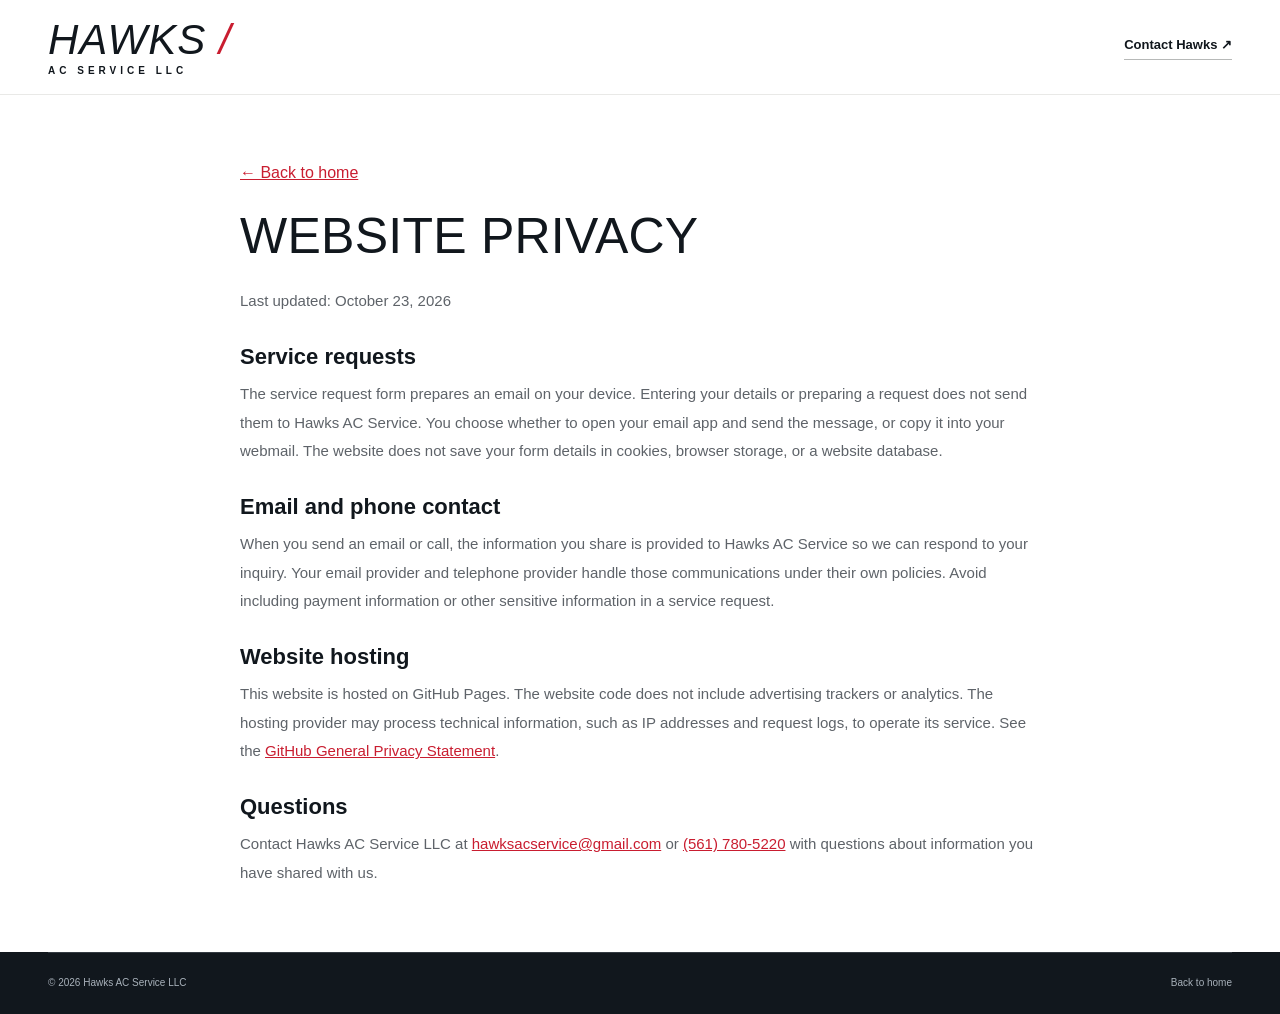
==== privacy.html @ 5dd961b1 "Publish Hawks AC Service website" ====
<!doctype html>
<html lang="en"><head><meta charset="utf-8"><meta name="viewport" content="width=device-width, initial-scale=1"><meta name="description" content="How the Hawks AC Service website handles service request details."><title>Website Privacy | Hawks AC Service</title><link rel="icon" href="assets/favicon.svg" type="image/svg+xml"><link rel="stylesheet" href="styles.css"></head><body><header class="site-header"><div class="container nav-inner"><a class="wordmark" href="./"><span class="wordmark-main">HAWKS<span class="brand-slash"> /</span></span><span class="wordmark-sub">AC SERVICE LLC</span></a><a class="text-link" href="./#contact">Contact Hawks ↗</a></div></header><main class="container privacy-page"><a href="./">← Back to home</a><h1>WEBSITE PRIVACY</h1><p>Last updated: October 23, 2026</p><h2>Service requests</h2><p>The service request form prepares an email on your device. Entering your details or preparing a request does not send them to Hawks AC Service. You choose whether to open your email app and send the message, or copy it into your webmail. The website does not save your form details in cookies, browser storage, or a website database.</p><h2>Email and phone contact</h2><p>When you send an email or call, the information you share is provided to Hawks AC Service so we can respond to your inquiry. Your email provider and telephone provider handle those communications under their own policies. Avoid including payment information or other sensitive information in a service request.</p><h2>Website hosting</h2><p>This website is hosted on GitHub Pages. The website code does not include advertising trackers or analytics. The hosting provider may process technical information, such as IP addresses and request logs, to operate its service. See the <a href="https://docs.github.com/en/site-policy/privacy-policies/github-general-privacy-statement" target="_blank" rel="noopener noreferrer">GitHub General Privacy Statement</a>.</p><h2>Questions</h2><p>Contact Hawks AC Service LLC at <a href="mailto:hawksacservice@gmail.com">hawksacservice@gmail.com</a> or <a href="tel:+15617805220">(561) 780-5220</a> with questions about information you have shared with us.</p></main><footer class="site-footer"><div class="container footer-bottom"><span>© 2026 Hawks AC Service LLC</span><a href="./">Back to home</a></div></footer></body></html>
---- styles.css ----
@charset "UTF-8";
:root{--ink:#11171d;--muted:#5e6369;--red:#c91d30;--red-dark:#a81124;--paper:#f6f5f1;--line:#dedfdc;--white:#fff;--heading:Impact,"Arial Narrow","Helvetica Neue",sans-serif;--body:Arial,Helvetica,sans-serif}
*{box-sizing:border-box}html{scroll-behavior:smooth;scroll-padding-top:115px}body{margin:0;color:var(--ink);background:var(--white);font-family:var(--body);font-size:16px;line-height:1.65}a{color:inherit;text-decoration:none}button,input,select,textarea{font:inherit}button,a,input,select,textarea,summary{-webkit-tap-highlight-color:transparent}button,summary{cursor:pointer}img{max-width:100%;display:block}h1,h2,h3,h4,p{margin:0}h1,h2{font-family:var(--heading);font-weight:400;letter-spacing:.005em;line-height:1.02}h2{font-size:clamp(36px,4.2vw,57px)}h3{line-height:1.25}p{color:var(--muted)}svg{fill:none;stroke:currentColor;stroke-width:1.7;stroke-linecap:round;stroke-linejoin:round}svg.icon{height:21px;width:21px;flex-shrink:0}.icon-definitions{position:absolute;width:0;height:0;overflow:hidden}.container{width:min(1280px,calc(100% - 96px));margin-inline:auto}.section-pad{padding-block:92px}.skip-link{position:fixed;top:-100px;left:15px;z-index:100;background:white;color:var(--ink);padding:12px 18px}.skip-link:focus{top:10px}:focus-visible{outline:3px solid #267dc6;outline-offset:5px}::selection{background:#f4b2b9;color:#111}.utility-bar{background:var(--ink);color:#cfd2d5;font-size:10px;letter-spacing:1.4px}.utility-inner{display:flex;align-items:center;justify-content:space-between;min-height:32px}.utility-inner a{letter-spacing:.4px;font-size:11px}.utility-inner a span{margin-left:14px}.site-header{background:#fff;position:sticky;top:0;z-index:30;border-bottom:1px solid #e9e9e7}.nav-inner{height:94px;display:flex;align-items:center;justify-content:space-between;gap:30px}.wordmark{display:flex;flex-direction:column;width:max-content;line-height:1}.wordmark-main{font-family:var(--heading);font-size:42px;font-style:italic;letter-spacing:1px}.brand-slash{color:var(--red)}.wordmark-sub{font-size:10px;font-weight:800;letter-spacing:4px;margin-top:5px}.wordmark-sub span{font-size:8px;letter-spacing:1px;margin-left:3px}nav{display:flex;gap:29px;align-items:center}nav a{font-size:13px;font-weight:700;padding-block:15px}nav a:hover{color:var(--red)}.header-phone{display:flex;gap:14px;align-items:center;font-weight:800;font-size:18px}.header-phone>.icon{color:var(--red);width:26px;height:26px}.header-phone small{display:block;font-size:9px;font-weight:600;letter-spacing:1.3px;color:var(--muted);line-height:1.6}.menu-toggle{display:none}.hero{color:white;background:var(--ink);overflow:hidden}.hero-grid{display:grid;grid-template-columns:.91fr 1.2fr;gap:43px;align-items:center;padding-top:67px;padding-bottom:65px}.eyebrow{font-size:10px;font-weight:800;letter-spacing:2px;color:var(--red);display:flex;align-items:center;gap:10px;margin-bottom:20px}.eyebrow>span{height:2px;width:24px;background:var(--red);display:inline-block}.eyebrow.light{color:#d9dcdf}.hero h1{font-size:clamp(70px,6.9vw,98px);letter-spacing:.5px;line-height:.99;margin-bottom:24px}.hero h1 span{color:#ed3346}.hero-description{font-size:15px;line-height:1.75;color:#c0c5cb;max-width:420px}.hero-actions{display:flex;align-items:center;flex-wrap:wrap;gap:22px;margin-top:29px}.button{display:inline-flex;justify-content:center;align-items:center;gap:22px;min-height:54px;padding:15px 24px;border:1px solid transparent;font-size:13px;font-weight:700;line-height:1.4;transition:background .2s,transform .2s}.button:hover{transform:translateY(-2px)}.button-red{background:var(--red);color:white}.button-red:hover{background:var(--red-dark)}.button-white{background:white;color:var(--ink)}.button-white:hover{background:#ececea}.button-dark{background:var(--ink);color:white}.text-link{display:inline-flex;align-items:center;gap:14px;font-size:13px;font-weight:700;padding-bottom:3px;border-bottom:1px solid #b7b9b8}.light-link{border-color:#596068;font-size:12px;color:white}.hero-note{display:flex;align-items:center;gap:7px;font-size:11px;color:#adb4bc;margin-top:28px}.hero-note>.icon{width:15px;height:15px}.hero-visual{position:relative;min-width:0;align-self:center}.visual-topline,.visual-bottomline{display:flex;align-items:center;gap:14px;font-size:9px;letter-spacing:1.4px;color:#b2b8be}.visual-topline{justify-content:space-between;padding-bottom:14px;border-bottom:1px solid #343b42;margin-bottom:13px}.hero-visual img{width:100%;height:auto;border:1px solid #3b3f42}.visual-bottomline{padding-top:17px}.visual-bottomline>span:last-child{margin-left:auto;font-size:21px;color:#e1e4e7}.red-rule{width:33px;height:3px;background:var(--red)}.hero-services{border-top:1px solid #30363c;background:#171e25}.service-strip{display:grid;grid-template-columns:repeat(4,1fr)}.service-strip>a{display:flex;align-items:center;justify-content:center;gap:12px;padding:24px 10px;font-size:10px;font-weight:700;letter-spacing:1.4px;border-right:1px solid #30363c}.service-strip>a:first-child{border-left:1px solid #30363c}.service-strip .icon{color:#e43244;width:22px;height:22px}.service-strip>a:hover{background:#242c34}.section-heading{display:flex;align-items:end;justify-content:space-between;gap:60px;margin-bottom:49px}.section-heading>p{font-size:14px;max-width:348px;line-height:1.8;margin-bottom:4px}.service-grid{display:grid;grid-template-columns:repeat(4,1fr);border-top:1px solid var(--line)}.service-card{padding:30px 25px 0;border-right:1px solid var(--line);display:flex;flex-direction:column}.service-card:first-child{padding-left:0}.service-card:last-child{border-right:0;padding-right:0}.service-card-top{display:flex;align-items:center;justify-content:space-between;margin-bottom:25px}.service-card-top>span{color:#a1a5a7;font-size:11px}.service-icon{height:35px;width:35px;color:var(--red);stroke-width:1.35}.service-card h3{font-size:20px;margin-bottom:15px;letter-spacing:-.5px}.service-card p{font-size:13px;line-height:1.85;margin-bottom:28px}.service-card>a{display:flex;align-items:center;justify-content:space-between;font-size:11px;font-weight:700;margin-top:auto;gap:10px}.service-card>a:hover{color:var(--red)}.service-card>a>.icon{width:18px;height:18px;color:var(--red)}.about{background:var(--paper);border-block:1px solid #e9e9e5}.about-grid{display:grid;grid-template-columns:1fr 1.02fr;gap:90px;align-items:center}.about h2 em{font-style:normal;color:var(--red)}.about-intro>p:not(.eyebrow){font-size:14px;line-height:1.9;max-width:470px;margin-top:24px}.about-intro>p+p{margin-top:12px!important}.about-intro>.text-link{margin-top:25px}.process{background:#fff;border-top:4px solid var(--red);padding:34px 36px 0}.process>.eyebrow{font-size:9px;letter-spacing:1.6px;color:var(--muted);margin-bottom:10px}.process ol{list-style:none;margin:0;padding:0}.process li{display:flex;gap:24px;padding:24px 0;border-bottom:1px solid var(--line)}.step-number{color:var(--red);font-family:var(--heading);font-size:28px;line-height:1.1}.process h3{font-size:16px;letter-spacing:-.3px;margin-bottom:10px}.process li p{font-size:12px;line-height:1.85}.process-footer{display:flex;align-items:center;gap:11px;flex-wrap:wrap;padding:23px 0;font-size:10px}.process-footer>.icon{color:var(--red);width:16px;height:16px}.process-footer>a{font-weight:700;margin-left:auto}.area-section{background:#17232e;color:white;padding-block:75px;position:relative;overflow:hidden}.area-grid{display:grid;grid-template-columns:1.2fr 1fr;gap:100px;align-items:center}.area-grid h2{font-size:clamp(35px,3.5vw,48px)}.area-grid>div>p:not(.eyebrow){max-width:520px;color:#bec8d1;font-size:14px;margin-top:23px;line-height:1.85}.area-grid .button{margin-top:26px;min-height:49px;font-size:12px}.area-places{padding-left:44px;border-left:1px solid #47515c}.area-places>div{display:flex;gap:24px;align-items:center;border-bottom:1px solid #47515c;padding:28px 0}.area-places>div:first-child{padding-top:0}.area-places>div>.icon{color:#f33d50;width:27px;height:27px}.area-places>div>span{font-size:26px;line-height:1.3;letter-spacing:-.7px}.area-places small{display:block;font-size:9px;letter-spacing:2px;color:#aeb9c3;margin-top:10px}.area-places>p{font-size:9px!important;letter-spacing:2px;color:#b9c3cc!important;margin-top:23px!important}.faq-grid{display:grid;grid-template-columns:.85fr 1.4fr;gap:85px}.faq-grid>div>p:not(.eyebrow){font-size:14px;margin-top:20px}.faq-list details{border-bottom:1px solid var(--line)}.faq-list details:first-child{border-top:1px solid var(--line)}.faq-list summary{display:flex;justify-content:space-between;gap:25px;list-style:none;padding:22px 0;font-size:14px;font-weight:700;line-height:1.5}.faq-list summary::-webkit-details-marker{display:none}.faq-list summary>span{font-size:25px;line-height:.8;color:var(--red);font-weight:400}.faq-list details[open] summary>span{transform:rotate(45deg)}.faq-list details>p{font-size:13px;padding:0 30px 22px 0;line-height:1.85}.faq-list details>p>a{color:var(--red);text-decoration:underline}.contact{background:var(--paper);border-top:1px solid #e9e9e5}.contact-grid{display:grid;grid-template-columns:.9fr 1.1fr;gap:95px;align-items:start}.contact-info>p:not(.eyebrow){max-width:370px;font-size:14px;margin-top:24px;line-height:1.85}.contact-number{font-family:var(--heading);font-size:clamp(29px,3vw,40px);letter-spacing:.4px;display:inline-block;margin-top:25px;line-height:1.5}.contact-number>span{color:var(--red);font-family:var(--body);font-size:28px;margin-left:10px}.contact-caption{display:block;font-size:9px;font-weight:700;letter-spacing:1.6px;color:var(--muted);margin-bottom:28px}.contact-detail{display:flex;gap:15px;align-items:start;font-size:13px;margin-top:19px}.contact-detail>.icon{color:var(--red);height:19px;width:19px;margin-top:2px}.contact-detail a{overflow-wrap:anywhere}.contact-detail a:hover{text-decoration:underline}.urgent-note{border-left:3px solid var(--red);padding-left:20px;margin-top:38px;max-width:370px}.urgent-note>strong{font-size:12px}.urgent-note>p{font-size:12px;line-height:1.9;margin-top:5px}.request-panel{background:white;padding:34px 36px 30px;border:1px solid var(--line)}.request-panel>h3{font-size:23px;letter-spacing:-.6px}.form-intro{font-size:12px;line-height:1.8;margin-top:10px;margin-bottom:25px}.form-row{display:grid;grid-template-columns:1fr 1fr;gap:16px}.field{display:flex;flex-direction:column;margin-bottom:17px;min-width:0}.field>label{font-size:11px;font-weight:700;margin-bottom:7px}.field>label>span{color:var(--red)}.field>label>.optional{color:var(--muted);font-weight:400}input,select,textarea{width:100%;border:1px solid #ced1d2;border-radius:0;padding:12px;background:white;color:var(--ink);font-size:12px;line-height:1.4;min-height:44px}input::placeholder,textarea::placeholder{color:#767d83}select{padding-right:28px}textarea{resize:vertical;min-height:91px}input:focus,select:focus,textarea:focus{outline:2px solid #267dc6;outline-offset:2px}.form-submit{width:100%;justify-content:space-between;margin-top:2px}.form-note{font-size:10px;line-height:1.8;margin-top:13px;color:#697078}.email-result{margin-top:24px;border-top:2px solid var(--red);padding-top:20px}.email-result h4{font-size:16px;margin-bottom:9px}.email-result p{font-size:12px;overflow-wrap:anywhere}.result-actions{display:flex;gap:15px;align-items:center;flex-wrap:wrap;margin-top:18px}.result-actions .button{font-size:11px;padding-inline:16px;min-height:46px}.copy-button{border:0;border-bottom:1px solid #8e9499;background:transparent;font-size:12px;font-weight:700;padding:10px 0}.request-preview{margin-top:15px;font-size:12px}.request-preview summary{text-decoration:underline}.request-preview pre{font-family:var(--body);font-size:12px;white-space:pre-wrap;overflow-wrap:anywhere;background:var(--paper);padding:12px}.site-footer{background:var(--ink);color:white}.footer-top{display:flex;align-items:center;justify-content:space-between;gap:30px;padding-block:44px}.footer-wordmark .wordmark-main{font-size:38px}.footer-top>p{font-size:12px;font-weight:700;line-height:1.9;color:white;letter-spacing:1px}.footer-top>p>span{font-size:11px;font-weight:400;color:#a8b1ba;letter-spacing:0}.footer-call{font-size:22px;font-family:var(--heading);letter-spacing:.5px}.footer-call>span{font-family:var(--body);color:#ee3b4c;margin-left:12px}.footer-bottom{border-top:1px solid #343b42;padding-block:22px;display:flex;justify-content:space-between;gap:25px;color:#a8b1ba;font-size:10px}.footer-bottom>div{display:flex;gap:24px}.footer-bottom a:hover{color:white}.mobile-contact{display:none}[hidden]{display:none!important}.privacy-page{min-height:70vh;padding-block:65px;max-width:800px}.privacy-page h1{font-size:50px;margin-block:25px}.privacy-page h2{font-family:var(--body);font-size:22px;letter-spacing:0;font-weight:700;margin-top:30px;margin-bottom:12px}.privacy-page p{font-size:15px;line-height:1.9}.privacy-page a{text-decoration:underline;color:var(--red)}
@media(min-width:1600px){.hero-grid{padding-block:85px}.hero h1{font-size:112px}}
@media(max-width:1150px){.container{width:calc(100% - 64px)}.nav-inner{gap:20px}nav{gap:20px}.header-phone{font-size:16px}.header-phone>.icon{display:none}.hero-grid{gap:30px;grid-template-columns:.95fr 1.05fr}.hero h1{font-size:80px}.hero-description{font-size:14px}.hero-actions{gap:18px}.hero-actions .button{padding-inline:18px}.visual-topline{font-size:7px;letter-spacing:.8px}.visual-bottomline{font-size:7px;letter-spacing:1px}.section-pad{padding-block:75px}.section-heading{gap:35px}.service-card{padding-inline:18px}.service-card h3{font-size:18px}.service-card p{font-size:12px}.about-grid,.area-grid,.contact-grid{gap:50px}.process{padding-inline:26px}.process-footer>span{display:none}.faq-grid{gap:50px}.request-panel{padding:28px}.contact-number{font-size:33px}.service-strip>a{font-size:8px;letter-spacing:1px;gap:8px}}
@media(max-width:900px){.nav-inner{height:82px}.wordmark-main{font-size:35px}.wordmark-sub{font-size:8px;letter-spacing:3px}.header-phone{display:none}nav{gap:25px}.hero-grid{padding-block:50px;gap:28px;grid-template-columns:1fr 1fr}.hero h1{font-size:66px}.hero .eyebrow{font-size:8px;letter-spacing:1.3px}.hero-description{font-size:13px}.desktop-break{display:none}.hero-visual img{min-height:0;object-fit:contain;background:#070a0c}.visual-topline span:last-child{display:none}.hero-actions{gap:16px}.hero-note{font-size:10px}.service-grid{grid-template-columns:repeat(2,1fr);gap:35px 0}.service-card:nth-child(2){border-right:0;padding-right:0}.service-card:nth-child(3){padding-left:0}.service-card:nth-child(4){padding-left:25px}.service-card:first-child{padding-right:25px}.service-card:nth-child(2){padding-left:25px}.service-card h3{font-size:21px}.service-card p{font-size:14px;max-width:330px}.service-card>a{font-size:12px}.about-grid,.contact-grid{gap:35px;grid-template-columns:1fr 1fr}.about h2{font-size:36px}.process{padding:25px 22px 0}.process h3{font-size:14px}.process li{gap:15px}.process>.eyebrow{font-size:8px;letter-spacing:1px}.about-intro>p:not(.eyebrow){font-size:13px}.area-grid{gap:40px}.area-places{padding-left:28px}.area-places>div{gap:15px}.area-places>div>span{font-size:21px}.faq-grid{grid-template-columns:.8fr 1.2fr;gap:45px}.faq-list summary{font-size:13px}.contact-grid{grid-template-columns:.8fr 1.2fr;gap:30px}.form-row{grid-template-columns:1fr;gap:0}.contact-number{font-size:27px}.contact-number>span{font-size:20px}.request-panel{padding:25px}.section-heading{align-items:start}.section-heading>p{max-width:290px;font-size:13px}.service-strip>a{flex-direction:column;text-align:center;padding:18px 7px;gap:8px;line-height:1.4}}
@media(max-width:680px){html{scroll-padding-top:94px}.container{width:calc(100% - 40px)}body{padding-bottom:65px}.utility-inner{justify-content:center;min-height:29px}.utility-inner>span{font-size:8px;letter-spacing:1.25px}.utility-inner>a{display:none}.nav-inner{height:76px;flex-wrap:wrap;gap:0}.wordmark-main{font-size:34px}.wordmark-sub{font-size:8px;letter-spacing:3px}.site-header{position:sticky}.menu-toggle{display:flex;align-items:center;gap:12px;border:1px solid #d5d8d9;background:white;min-height:42px;padding:10px 12px;font-size:11px;font-weight:700}.menu-lines,.menu-lines:before{display:block;width:16px;height:2px;background:var(--ink)}.menu-lines:before{content:"";transform:translateY(-5px)}.menu-toggle[aria-expanded=true] .menu-lines{transform:rotate(-45deg)}.menu-toggle[aria-expanded=true] .menu-lines:before{transform:rotate(90deg)}nav{display:flex;width:100%;flex-direction:column;align-items:stretch;gap:0;background:white;padding:9px 0 16px}nav a{padding:11px 0;font-size:14px;border-top:1px solid var(--line)}.js nav{display:none}.js nav.is-open{display:flex}.nav-inner:has(nav.is-open){height:auto;min-height:76px;padding-top:12px}.nav-inner:has(nav.is-open) .wordmark{margin-bottom:12px}.nav-inner:has(nav.is-open) .menu-toggle{margin-bottom:12px}body:not(.js) .nav-inner{height:auto;padding-block:15px}body:not(.js) .menu-toggle{display:none}.hero-grid{display:flex;flex-direction:column;align-items:stretch;gap:34px;padding-block:38px 30px}.hero-copy{width:100%}.hero .eyebrow{font-size:9px;letter-spacing:1.5px;margin-bottom:18px}.hero h1{font-size:clamp(66px,17vw,102px);line-height:.98;margin-bottom:21px}.hero h1 br{display:none}.hero h1{max-width:480px}.hero-description{font-size:14px;max-width:420px}.hero-actions{margin-top:24px;gap:19px}.hero-actions>.button{min-height:51px;font-size:12px;padding-inline:20px}.light-link{font-size:11px}.hero-note{margin-top:21px;font-size:10px}.hero-visual img{height:auto;min-height:0;object-fit:contain}.visual-topline{padding-bottom:10px;margin-bottom:10px;font-size:8px}.visual-topline span:last-child{display:block;font-size:7px}.visual-bottomline{padding-top:11px;font-size:7px}.visual-bottomline>span:last-child{font-size:16px}.service-strip{width:100%;grid-template-columns:repeat(2,1fr)}.service-strip>a{flex-direction:row;padding:19px 9px;font-size:8px;letter-spacing:.8px;border-bottom:1px solid #30363c;gap:9px}.service-strip>a:first-child{border-left:0}.service-strip>a:nth-child(even){border-right:0}.service-strip .icon{width:19px;height:19px}.section-pad{padding-block:56px}.eyebrow{font-size:9px;letter-spacing:1.6px;margin-bottom:17px}h2{font-size:38px}.section-heading{display:block;margin-bottom:30px}.section-heading>p{max-width:100%;font-size:14px;margin-top:21px}.service-grid{gap:27px 0}.service-card{padding-top:24px}.service-card-top{margin-bottom:19px}.service-card-top>span{font-size:10px}.service-icon{width:29px;height:29px}.service-card h3{font-size:17px;letter-spacing:-.3px}.service-card p{font-size:12px;line-height:1.85;margin-bottom:20px}.service-card>a{font-size:10px;gap:6px;align-items:start;line-height:1.7}.service-card:first-child,.service-card:nth-child(3){padding-right:17px}.service-card:nth-child(2),.service-card:nth-child(4){padding-left:17px}.service-card>a>.icon{width:16px;height:16px;margin-top:1px}.about-grid,.area-grid,.faq-grid,.contact-grid{grid-template-columns:1fr;gap:35px}.about h2{font-size:39px}.about-intro>p:not(.eyebrow){font-size:14px;margin-top:21px}.about-intro>.text-link{margin-top:22px}.process{padding:27px 25px 0}.process>.eyebrow{font-size:9px;letter-spacing:1px}.process li{gap:21px}.process h3{font-size:16px}.process li p{font-size:12px}.process-footer>span{display:block}.process-footer{font-size:9px}.area-section{padding-block:54px}.area-grid h2{font-size:37px}.area-grid>div>p:not(.eyebrow){font-size:14px}.area-places{border-left:0;border-top:1px solid #47515c;padding:27px 0 0}.area-places>div{padding:23px 0;gap:24px}.area-places>div>span{font-size:25px}.area-places>p{font-size:8px!important;letter-spacing:1.6px}.faq-grid{gap:29px}.faq-grid>div>p:not(.eyebrow){margin-top:17px}.faq-list summary{font-size:13px;padding:21px 0}.faq-list details>p{font-size:13px}.contact-info>p:not(.eyebrow){font-size:14px;margin-top:21px}.contact-number{font-size:38px;margin-top:21px}.contact-number>span{font-size:27px}.contact-caption{font-size:9px;margin-bottom:23px}.contact-detail{font-size:13px}.urgent-note{margin-top:28px;max-width:none}.contact-grid{gap:33px}.request-panel{padding:26px 22px}.request-panel>h3{font-size:22px}.form-intro{font-size:12px}.field{margin-bottom:18px}.field>label{font-size:12px}input,select,textarea{font-size:16px;min-height:48px}.form-submit{min-height:54px;font-size:12px}.form-note{font-size:11px}.footer-top{padding-block:34px;flex-wrap:wrap;gap:25px}.footer-top>p{font-size:10px;text-align:right}.footer-top>p>span{font-size:10px}.footer-call{font-size:24px;width:100%;border-top:1px solid #343b42;padding-top:22px}.footer-bottom{padding-block:22px 25px;flex-direction:column;gap:17px;font-size:10px}.footer-bottom>div{gap:24px;flex-wrap:wrap}.mobile-contact{display:grid;position:fixed;bottom:0;left:0;right:0;z-index:40;grid-template-columns:1fr 1fr;background:white;border-top:1px solid #d5d8d9;padding:9px 12px max(9px,env(safe-area-inset-bottom));gap:8px;box-shadow:0 -3px 15px #11171d0c}.mobile-contact>a{display:flex;justify-content:center;align-items:center;gap:9px;font-size:12px;font-weight:700;min-height:44px;background:var(--ink);color:white}.mobile-contact>a:last-child{background:var(--red)}.mobile-contact .icon{width:17px;height:17px}.privacy-page{padding-block:45px}.privacy-page h1{font-size:42px}.privacy-page h2{font-size:20px}.privacy-page p{font-size:14px}}
@media(max-width:360px){.container{width:calc(100% - 32px)}.hero h1{font-size:61px}.hero-actions{gap:17px}.hero-actions>.button{padding-inline:15px}.hero-note{font-size:9px}.visual-topline{font-size:7px}.visual-topline span:last-child{font-size:6px}.service-strip>a{font-size:7px}.contact-number{font-size:34px}.process{padding-inline:19px}.process-footer>span{display:none}.request-panel{padding-inline:18px}.footer-top>p{font-size:9px}}
@media(prefers-reduced-motion:reduce){html{scroll-behavior:auto}*,*:before,*:after{animation:none!important;transition:none!important}.button:hover{transform:none}}
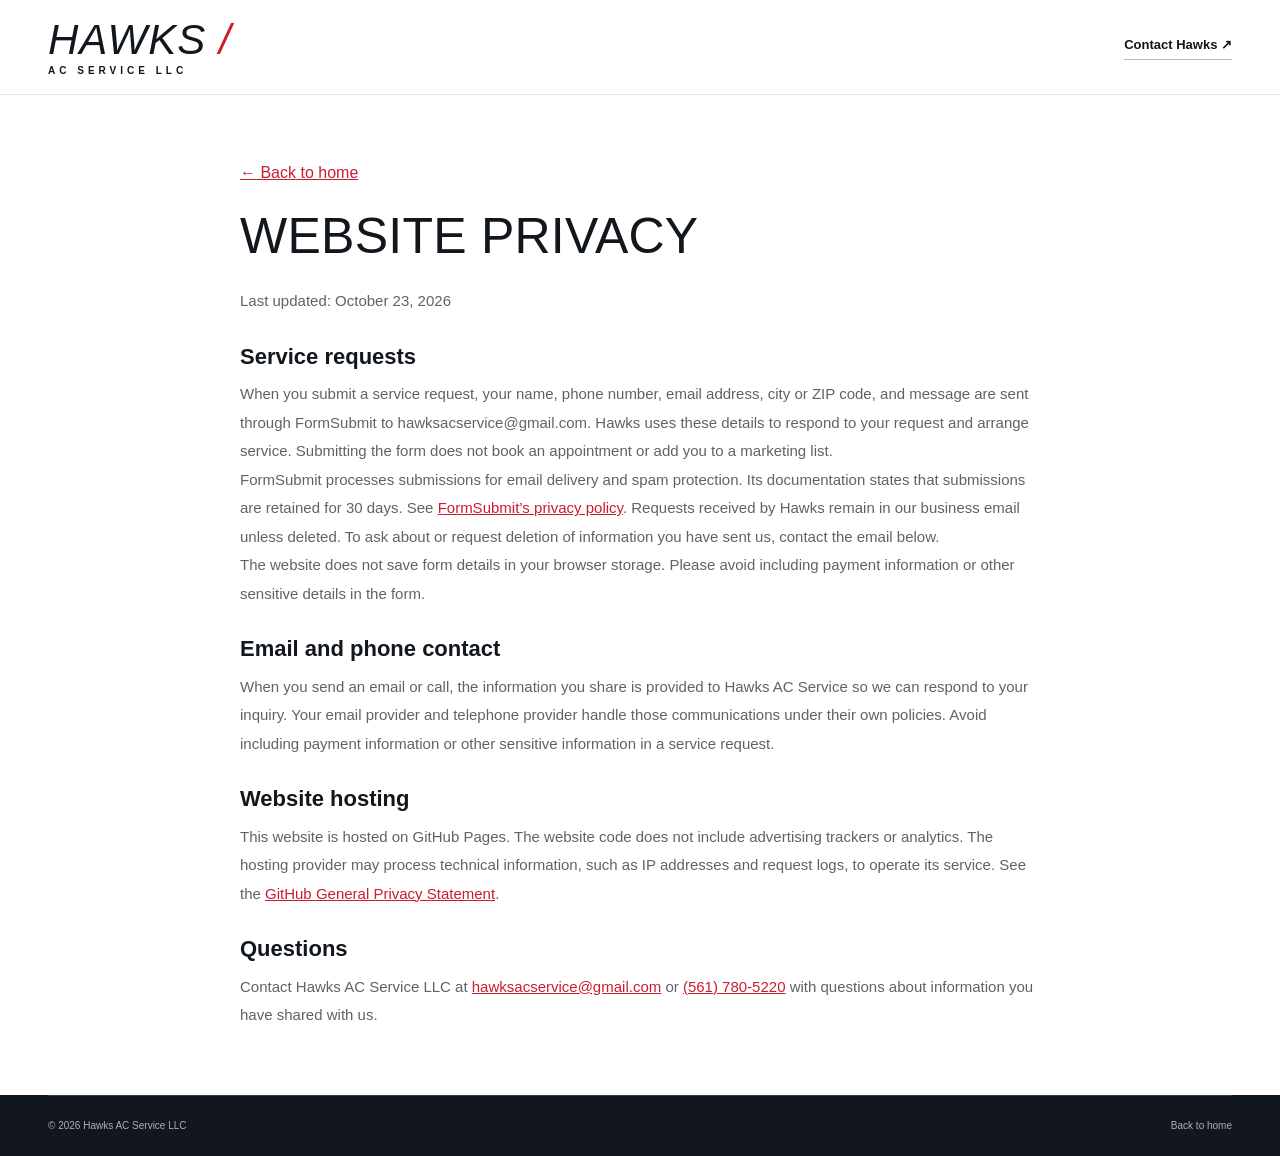
==== commit 35223ada: "Add a project gallery and direct email service requests" ====
--- a/privacy.html
+++ b/privacy.html
@@ -1,2 +1,2 @@
 <!doctype html>
-<html lang="en"><head><meta charset="utf-8"><meta name="viewport" content="width=device-width, initial-scale=1"><meta name="description" content="How the Hawks AC Service website handles service request details."><title>Website Privacy | Hawks AC Service</title><link rel="icon" href="assets/favicon.svg" type="image/svg+xml"><link rel="stylesheet" href="styles.css"></head><body><header class="site-header"><div class="container nav-inner"><a class="wordmark" href="./"><span class="wordmark-main">HAWKS<span class="brand-slash"> /</span></span><span class="wordmark-sub">AC SERVICE LLC</span></a><a class="text-link" href="./#contact">Contact Hawks ↗</a></div></header><main class="container privacy-page"><a href="./">← Back to home</a><h1>WEBSITE PRIVACY</h1><p>Last updated: October 23, 2026</p><h2>Service requests</h2><p>The service request form prepares an email on your device. Entering your details or preparing a request does not send them to Hawks AC Service. You choose whether to open your email app and send the message, or copy it into your webmail. The website does not save your form details in cookies, browser storage, or a website database.</p><h2>Email and phone contact</h2><p>When you send an email or call, the information you share is provided to Hawks AC Service so we can respond to your inquiry. Your email provider and telephone provider handle those communications under their own policies. Avoid including payment information or other sensitive information in a service request.</p><h2>Website hosting</h2><p>This website is hosted on GitHub Pages. The website code does not include advertising trackers or analytics. The hosting provider may process technical information, such as IP addresses and request logs, to operate its service. See the <a href="https://docs.github.com/en/site-policy/privacy-policies/github-general-privacy-statement" target="_blank" rel="noopener noreferrer">GitHub General Privacy Statement</a>.</p><h2>Questions</h2><p>Contact Hawks AC Service LLC at <a href="mailto:hawksacservice@gmail.com">hawksacservice@gmail.com</a> or <a href="tel:+15617805220">(561) 780-5220</a> with questions about information you have shared with us.</p></main><footer class="site-footer"><div class="container footer-bottom"><span>© 2026 Hawks AC Service LLC</span><a href="./">Back to home</a></div></footer></body></html>
+<html lang="en"><head><meta charset="utf-8"><meta name="viewport" content="width=device-width, initial-scale=1"><meta name="description" content="How the Hawks AC Service website handles service request details."><title>Website Privacy | Hawks AC Service</title><link rel="icon" href="assets/favicon.svg" type="image/svg+xml"><link rel="stylesheet" href="styles.css?v=20261023-work"></head><body><header class="site-header"><div class="container nav-inner"><a class="wordmark" href="./"><span class="wordmark-main">HAWKS<span class="brand-slash"> /</span></span><span class="wordmark-sub">AC SERVICE LLC</span></a><a class="text-link" href="./#contact">Contact Hawks ↗</a></div></header><main class="container privacy-page"><a href="./">← Back to home</a><h1>WEBSITE PRIVACY</h1><p>Last updated: October 23, 2026</p><h2>Service requests</h2><p>When you submit a service request, your name, phone number, email address, city or ZIP code, and message are sent through FormSubmit to hawksacservice@gmail.com. Hawks uses these details to respond to your request and arrange service. Submitting the form does not book an appointment or add you to a marketing list.</p><p>FormSubmit processes submissions for email delivery and spam protection. Its documentation states that submissions are retained for 30 days. See <a href="https://formsubmit.co/privacy.pdf" target="_blank" rel="noopener noreferrer">FormSubmit’s privacy policy</a>. Requests received by Hawks remain in our business email unless deleted. To ask about or request deletion of information you have sent us, contact the email below.</p><p>The website does not save form details in your browser storage. Please avoid including payment information or other sensitive details in the form.</p><h2>Email and phone contact</h2><p>When you send an email or call, the information you share is provided to Hawks AC Service so we can respond to your inquiry. Your email provider and telephone provider handle those communications under their own policies. Avoid including payment information or other sensitive information in a service request.</p><h2>Website hosting</h2><p>This website is hosted on GitHub Pages. The website code does not include advertising trackers or analytics. The hosting provider may process technical information, such as IP addresses and request logs, to operate its service. See the <a href="https://docs.github.com/en/site-policy/privacy-policies/github-general-privacy-statement" target="_blank" rel="noopener noreferrer">GitHub General Privacy Statement</a>.</p><h2>Questions</h2><p>Contact Hawks AC Service LLC at <a href="mailto:hawksacservice@gmail.com">hawksacservice@gmail.com</a> or <a href="tel:+15617805220">(561) 780-5220</a> with questions about information you have shared with us.</p></main><footer class="site-footer"><div class="container footer-bottom"><span>© 2026 Hawks AC Service LLC</span><a href="./">Back to home</a></div></footer></body></html>
--- a/styles.css
+++ b/styles.css
@@ -4,6 +4,34 @@
 @media(min-width:1600px){.hero-grid{padding-block:85px}.hero h1{font-size:112px}}
 @media(max-width:1150px){.container{width:calc(100% - 64px)}.nav-inner{gap:20px}nav{gap:20px}.header-phone{font-size:16px}.header-phone>.icon{display:none}.hero-grid{gap:30px;grid-template-columns:.95fr 1.05fr}.hero h1{font-size:80px}.hero-description{font-size:14px}.hero-actions{gap:18px}.hero-actions .button{padding-inline:18px}.visual-topline{font-size:7px;letter-spacing:.8px}.visual-bottomline{font-size:7px;letter-spacing:1px}.section-pad{padding-block:75px}.section-heading{gap:35px}.service-card{padding-inline:18px}.service-card h3{font-size:18px}.service-card p{font-size:12px}.about-grid,.area-grid,.contact-grid{gap:50px}.process{padding-inline:26px}.process-footer>span{display:none}.faq-grid{gap:50px}.request-panel{padding:28px}.contact-number{font-size:33px}.service-strip>a{font-size:8px;letter-spacing:1px;gap:8px}}
 @media(max-width:900px){.nav-inner{height:82px}.wordmark-main{font-size:35px}.wordmark-sub{font-size:8px;letter-spacing:3px}.header-phone{display:none}nav{gap:25px}.hero-grid{padding-block:50px;gap:28px;grid-template-columns:1fr 1fr}.hero h1{font-size:66px}.hero .eyebrow{font-size:8px;letter-spacing:1.3px}.hero-description{font-size:13px}.desktop-break{display:none}.hero-visual img{min-height:0;object-fit:contain;background:#070a0c}.visual-topline span:last-child{display:none}.hero-actions{gap:16px}.hero-note{font-size:10px}.service-grid{grid-template-columns:repeat(2,1fr);gap:35px 0}.service-card:nth-child(2){border-right:0;padding-right:0}.service-card:nth-child(3){padding-left:0}.service-card:nth-child(4){padding-left:25px}.service-card:first-child{padding-right:25px}.service-card:nth-child(2){padding-left:25px}.service-card h3{font-size:21px}.service-card p{font-size:14px;max-width:330px}.service-card>a{font-size:12px}.about-grid,.contact-grid{gap:35px;grid-template-columns:1fr 1fr}.about h2{font-size:36px}.process{padding:25px 22px 0}.process h3{font-size:14px}.process li{gap:15px}.process>.eyebrow{font-size:8px;letter-spacing:1px}.about-intro>p:not(.eyebrow){font-size:13px}.area-grid{gap:40px}.area-places{padding-left:28px}.area-places>div{gap:15px}.area-places>div>span{font-size:21px}.faq-grid{grid-template-columns:.8fr 1.2fr;gap:45px}.faq-list summary{font-size:13px}.contact-grid{grid-template-columns:.8fr 1.2fr;gap:30px}.form-row{grid-template-columns:1fr;gap:0}.contact-number{font-size:27px}.contact-number>span{font-size:20px}.request-panel{padding:25px}.section-heading{align-items:start}.section-heading>p{max-width:290px;font-size:13px}.service-strip>a{flex-direction:column;text-align:center;padding:18px 7px;gap:8px;line-height:1.4}}
-@media(max-width:680px){html{scroll-padding-top:94px}.container{width:calc(100% - 40px)}body{padding-bottom:65px}.utility-inner{justify-content:center;min-height:29px}.utility-inner>span{font-size:8px;letter-spacing:1.25px}.utility-inner>a{display:none}.nav-inner{height:76px;flex-wrap:wrap;gap:0}.wordmark-main{font-size:34px}.wordmark-sub{font-size:8px;letter-spacing:3px}.site-header{position:sticky}.menu-toggle{display:flex;align-items:center;gap:12px;border:1px solid #d5d8d9;background:white;min-height:42px;padding:10px 12px;font-size:11px;font-weight:700}.menu-lines,.menu-lines:before{display:block;width:16px;height:2px;background:var(--ink)}.menu-lines:before{content:"";transform:translateY(-5px)}.menu-toggle[aria-expanded=true] .menu-lines{transform:rotate(-45deg)}.menu-toggle[aria-expanded=true] .menu-lines:before{transform:rotate(90deg)}nav{display:flex;width:100%;flex-direction:column;align-items:stretch;gap:0;background:white;padding:9px 0 16px}nav a{padding:11px 0;font-size:14px;border-top:1px solid var(--line)}.js nav{display:none}.js nav.is-open{display:flex}.nav-inner:has(nav.is-open){height:auto;min-height:76px;padding-top:12px}.nav-inner:has(nav.is-open) .wordmark{margin-bottom:12px}.nav-inner:has(nav.is-open) .menu-toggle{margin-bottom:12px}body:not(.js) .nav-inner{height:auto;padding-block:15px}body:not(.js) .menu-toggle{display:none}.hero-grid{display:flex;flex-direction:column;align-items:stretch;gap:34px;padding-block:38px 30px}.hero-copy{width:100%}.hero .eyebrow{font-size:9px;letter-spacing:1.5px;margin-bottom:18px}.hero h1{font-size:clamp(66px,17vw,102px);line-height:.98;margin-bottom:21px}.hero h1 br{display:none}.hero h1{max-width:480px}.hero-description{font-size:14px;max-width:420px}.hero-actions{margin-top:24px;gap:19px}.hero-actions>.button{min-height:51px;font-size:12px;padding-inline:20px}.light-link{font-size:11px}.hero-note{margin-top:21px;font-size:10px}.hero-visual img{height:auto;min-height:0;object-fit:contain}.visual-topline{padding-bottom:10px;margin-bottom:10px;font-size:8px}.visual-topline span:last-child{display:block;font-size:7px}.visual-bottomline{padding-top:11px;font-size:7px}.visual-bottomline>span:last-child{font-size:16px}.service-strip{width:100%;grid-template-columns:repeat(2,1fr)}.service-strip>a{flex-direction:row;padding:19px 9px;font-size:8px;letter-spacing:.8px;border-bottom:1px solid #30363c;gap:9px}.service-strip>a:first-child{border-left:0}.service-strip>a:nth-child(even){border-right:0}.service-strip .icon{width:19px;height:19px}.section-pad{padding-block:56px}.eyebrow{font-size:9px;letter-spacing:1.6px;margin-bottom:17px}h2{font-size:38px}.section-heading{display:block;margin-bottom:30px}.section-heading>p{max-width:100%;font-size:14px;margin-top:21px}.service-grid{gap:27px 0}.service-card{padding-top:24px}.service-card-top{margin-bottom:19px}.service-card-top>span{font-size:10px}.service-icon{width:29px;height:29px}.service-card h3{font-size:17px;letter-spacing:-.3px}.service-card p{font-size:12px;line-height:1.85;margin-bottom:20px}.service-card>a{font-size:10px;gap:6px;align-items:start;line-height:1.7}.service-card:first-child,.service-card:nth-child(3){padding-right:17px}.service-card:nth-child(2),.service-card:nth-child(4){padding-left:17px}.service-card>a>.icon{width:16px;height:16px;margin-top:1px}.about-grid,.area-grid,.faq-grid,.contact-grid{grid-template-columns:1fr;gap:35px}.about h2{font-size:39px}.about-intro>p:not(.eyebrow){font-size:14px;margin-top:21px}.about-intro>.text-link{margin-top:22px}.process{padding:27px 25px 0}.process>.eyebrow{font-size:9px;letter-spacing:1px}.process li{gap:21px}.process h3{font-size:16px}.process li p{font-size:12px}.process-footer>span{display:block}.process-footer{font-size:9px}.area-section{padding-block:54px}.area-grid h2{font-size:37px}.area-grid>div>p:not(.eyebrow){font-size:14px}.area-places{border-left:0;border-top:1px solid #47515c;padding:27px 0 0}.area-places>div{padding:23px 0;gap:24px}.area-places>div>span{font-size:25px}.area-places>p{font-size:8px!important;letter-spacing:1.6px}.faq-grid{gap:29px}.faq-grid>div>p:not(.eyebrow){margin-top:17px}.faq-list summary{font-size:13px;padding:21px 0}.faq-list details>p{font-size:13px}.contact-info>p:not(.eyebrow){font-size:14px;margin-top:21px}.contact-number{font-size:38px;margin-top:21px}.contact-number>span{font-size:27px}.contact-caption{font-size:9px;margin-bottom:23px}.contact-detail{font-size:13px}.urgent-note{margin-top:28px;max-width:none}.contact-grid{gap:33px}.request-panel{padding:26px 22px}.request-panel>h3{font-size:22px}.form-intro{font-size:12px}.field{margin-bottom:18px}.field>label{font-size:12px}input,select,textarea{font-size:16px;min-height:48px}.form-submit{min-height:54px;font-size:12px}.form-note{font-size:11px}.footer-top{padding-block:34px;flex-wrap:wrap;gap:25px}.footer-top>p{font-size:10px;text-align:right}.footer-top>p>span{font-size:10px}.footer-call{font-size:24px;width:100%;border-top:1px solid #343b42;padding-top:22px}.footer-bottom{padding-block:22px 25px;flex-direction:column;gap:17px;font-size:10px}.footer-bottom>div{gap:24px;flex-wrap:wrap}.mobile-contact{display:grid;position:fixed;bottom:0;left:0;right:0;z-index:40;grid-template-columns:1fr 1fr;background:white;border-top:1px solid #d5d8d9;padding:9px 12px max(9px,env(safe-area-inset-bottom));gap:8px;box-shadow:0 -3px 15px #11171d0c}.mobile-contact>a{display:flex;justify-content:center;align-items:center;gap:9px;font-size:12px;font-weight:700;min-height:44px;background:var(--ink);color:white}.mobile-contact>a:last-child{background:var(--red)}.mobile-contact .icon{width:17px;height:17px}.privacy-page{padding-block:45px}.privacy-page h1{font-size:42px}.privacy-page h2{font-size:20px}.privacy-page p{font-size:14px}}
+@media(max-width:680px){html{scroll-padding-top:94px}.container{width:calc(100% - 40px)}body{padding-bottom:65px}.utility-inner{justify-content:center;min-height:29px}.utility-inner>span{font-size:8px;letter-spacing:1.25px}.utility-inner>a{display:none}.nav-inner{height:76px;flex-wrap:wrap;gap:0}.wordmark-main{font-size:34px}.wordmark-sub{font-size:8px;letter-spacing:3px}.site-header{position:sticky}
+.menu-toggle{
+  -webkit-appearance:none;appearance:none;display:inline-flex;align-items:center;justify-content:space-between;gap:16px;
+  min-height:48px;min-width:108px;padding:13px 16px;border:0;border-bottom:3px solid var(--red);border-radius:2px;
+  background:var(--ink);color:#fff;-webkit-text-fill-color:currentColor;font-size:10px;font-weight:800;line-height:1;
+  letter-spacing:1.5px;text-transform:uppercase;transition:background .18s ease,border-color .18s ease
+}
+.menu-toggle:hover,.menu-toggle[aria-expanded=true]{background:var(--red);border-bottom-color:var(--red-dark);color:#fff}
+.menu-toggle:focus-visible{outline:3px solid var(--red);outline-offset:4px}
+.menu-lines{position:relative;display:block;width:20px;height:16px;flex:none}
+.menu-lines:before,.menu-lines:after{content:"";position:absolute;left:0;top:7px;width:20px;height:2px;background:#fff;border-radius:1px;transition:transform .18s ease}
+.menu-lines:before{transform:translateY(-4px)}
+.menu-lines:after{width:14px;left:auto;right:0;transform:translateY(4px);transition:transform .18s ease,width .18s ease}
+.menu-toggle[aria-expanded=true] .menu-lines:before{transform:rotate(45deg)}
+.menu-toggle[aria-expanded=true] .menu-lines:after{width:20px;transform:rotate(-45deg)}
+nav{display:flex;width:100%;flex-direction:column;align-items:stretch;gap:0;background:white;padding:9px 0 16px}
+nav a{padding:11px 0;font-size:14px;border-top:1px solid var(--line)}
+.js #main-nav{display:none;position:absolute;top:100%;left:20px;right:20px;width:auto;margin:0;padding:8px 22px 12px;
+  max-height:calc(100svh - 165px);overflow-y:auto;overscroll-behavior:contain;background:var(--ink);color:white;
+  border-top:3px solid var(--red);border-radius:0 0 3px 3px;box-shadow:0 18px 28px #0003;counter-reset:menu-item}
+.js #main-nav.is-open{display:flex;animation:menu-appear .18s ease-out}
+.js #main-nav a{display:flex;align-items:center;gap:15px;min-height:64px;padding:15px 0;border-top:0;border-bottom:1px solid #343c44;
+  color:#fff;font-family:var(--heading);font-size:25px;font-weight:400;letter-spacing:.6px;line-height:1.1;text-transform:uppercase}
+.js #main-nav a:last-child{border-bottom:0}
+.js #main-nav a:before{counter-increment:menu-item;content:counter(menu-item,decimal-leading-zero);font-family:var(--body);font-size:9px;font-weight:700;letter-spacing:1px;color:#f04b5b}
+.js #main-nav a:after{content:"";width:7px;height:7px;border-top:2px solid #f04b5b;border-right:2px solid #f04b5b;transform:rotate(45deg);margin-left:auto;margin-right:3px;flex:none}
+.js #main-nav a:hover,.js #main-nav a:focus-visible{color:#ff7886}
+@keyframes menu-appear{from{opacity:0;transform:translateY(-6px)}to{opacity:1;transform:translateY(0)}}
+body:not(.js) .nav-inner{height:auto;padding-block:15px}body:not(.js) .menu-toggle{display:none}.hero-grid{display:flex;flex-direction:column;align-items:stretch;gap:34px;padding-block:38px 30px}.hero-copy{width:100%}.hero .eyebrow{font-size:9px;letter-spacing:1.5px;margin-bottom:18px}.hero h1{font-size:clamp(66px,17vw,102px);line-height:.98;margin-bottom:21px}.hero h1 br{display:none}.hero h1{max-width:480px}.hero-description{font-size:14px;max-width:420px}.hero-actions{margin-top:24px;gap:19px}.hero-actions>.button{min-height:51px;font-size:12px;padding-inline:20px}.light-link{font-size:11px}.hero-note{margin-top:21px;font-size:10px}.hero-visual img{height:auto;min-height:0;object-fit:contain}.visual-topline{padding-bottom:10px;margin-bottom:10px;font-size:8px}.visual-topline span:last-child{display:block;font-size:7px}.visual-bottomline{padding-top:11px;font-size:7px}.visual-bottomline>span:last-child{font-size:16px}.service-strip{width:100%;grid-template-columns:repeat(2,1fr)}.service-strip>a{flex-direction:row;padding:19px 9px;font-size:8px;letter-spacing:.8px;border-bottom:1px solid #30363c;gap:9px}.service-strip>a:first-child{border-left:0}.service-strip>a:nth-child(even){border-right:0}.service-strip .icon{width:19px;height:19px}.section-pad{padding-block:56px}.eyebrow{font-size:9px;letter-spacing:1.6px;margin-bottom:17px}h2{font-size:38px}.section-heading{display:block;margin-bottom:30px}.section-heading>p{max-width:100%;font-size:14px;margin-top:21px}.service-grid{gap:27px 0}.service-card{padding-top:24px}.service-card-top{margin-bottom:19px}.service-card-top>span{font-size:10px}.service-icon{width:29px;height:29px}.service-card h3{font-size:17px;letter-spacing:-.3px}.service-card p{font-size:12px;line-height:1.85;margin-bottom:20px}.service-card>a{font-size:10px;gap:6px;align-items:start;line-height:1.7}.service-card:first-child,.service-card:nth-child(3){padding-right:17px}.service-card:nth-child(2),.service-card:nth-child(4){padding-left:17px}.service-card>a>.icon{width:16px;height:16px;margin-top:1px}.about-grid,.area-grid,.faq-grid,.contact-grid{grid-template-columns:1fr;gap:35px}.about h2{font-size:39px}.about-intro>p:not(.eyebrow){font-size:14px;margin-top:21px}.about-intro>.text-link{margin-top:22px}.process{padding:27px 25px 0}.process>.eyebrow{font-size:9px;letter-spacing:1px}.process li{gap:21px}.process h3{font-size:16px}.process li p{font-size:12px}.process-footer>span{display:block}.process-footer{font-size:9px}.area-section{padding-block:54px}.area-grid h2{font-size:37px}.area-grid>div>p:not(.eyebrow){font-size:14px}.area-places{border-left:0;border-top:1px solid #47515c;padding:27px 0 0}.area-places>div{padding:23px 0;gap:24px}.area-places>div>span{font-size:25px}.area-places>p{font-size:8px!important;letter-spacing:1.6px}.faq-grid{gap:29px}.faq-grid>div>p:not(.eyebrow){margin-top:17px}.faq-list summary{font-size:13px;padding:21px 0}.faq-list details>p{font-size:13px}.contact-info>p:not(.eyebrow){font-size:14px;margin-top:21px}.contact-number{font-size:38px;margin-top:21px}.contact-number>span{font-size:27px}.contact-caption{font-size:9px;margin-bottom:23px}.contact-detail{font-size:13px}.urgent-note{margin-top:28px;max-width:none}.contact-grid{gap:33px}.request-panel{padding:26px 22px}.request-panel>h3{font-size:22px}.form-intro{font-size:12px}.field{margin-bottom:18px}.field>label{font-size:12px}input,select,textarea{font-size:16px;min-height:48px}.form-submit{min-height:54px;font-size:12px}.form-note{font-size:11px}.footer-top{padding-block:34px;flex-wrap:wrap;gap:25px}.footer-top>p{font-size:10px;text-align:right}.footer-top>p>span{font-size:10px}.footer-call{font-size:24px;width:100%;border-top:1px solid #343b42;padding-top:22px}.footer-bottom{padding-block:22px 25px;flex-direction:column;gap:17px;font-size:10px}.footer-bottom>div{gap:24px;flex-wrap:wrap}.mobile-contact{display:grid;position:fixed;bottom:0;left:0;right:0;z-index:40;grid-template-columns:1fr 1fr;background:white;border-top:1px solid #d5d8d9;padding:9px 12px max(9px,env(safe-area-inset-bottom));gap:8px;box-shadow:0 -3px 15px #11171d0c}.mobile-contact>a{display:flex;justify-content:center;align-items:center;gap:9px;font-size:12px;font-weight:700;min-height:44px;background:var(--ink);color:white}.mobile-contact>a:last-child{background:var(--red)}.mobile-contact .icon{width:17px;height:17px}.privacy-page{padding-block:45px}.privacy-page h1{font-size:42px}.privacy-page h2{font-size:20px}.privacy-page p{font-size:14px}}
 @media(max-width:360px){.container{width:calc(100% - 32px)}.hero h1{font-size:61px}.hero-actions{gap:17px}.hero-actions>.button{padding-inline:15px}.hero-note{font-size:9px}.visual-topline{font-size:7px}.visual-topline span:last-child{font-size:6px}.service-strip>a{font-size:7px}.contact-number{font-size:34px}.process{padding-inline:19px}.process-footer>span{display:none}.request-panel{padding-inline:18px}.footer-top>p{font-size:9px}}
 @media(prefers-reduced-motion:reduce){html{scroll-behavior:auto}*,*:before,*:after{animation:none!important;transition:none!important}.button:hover{transform:none}}
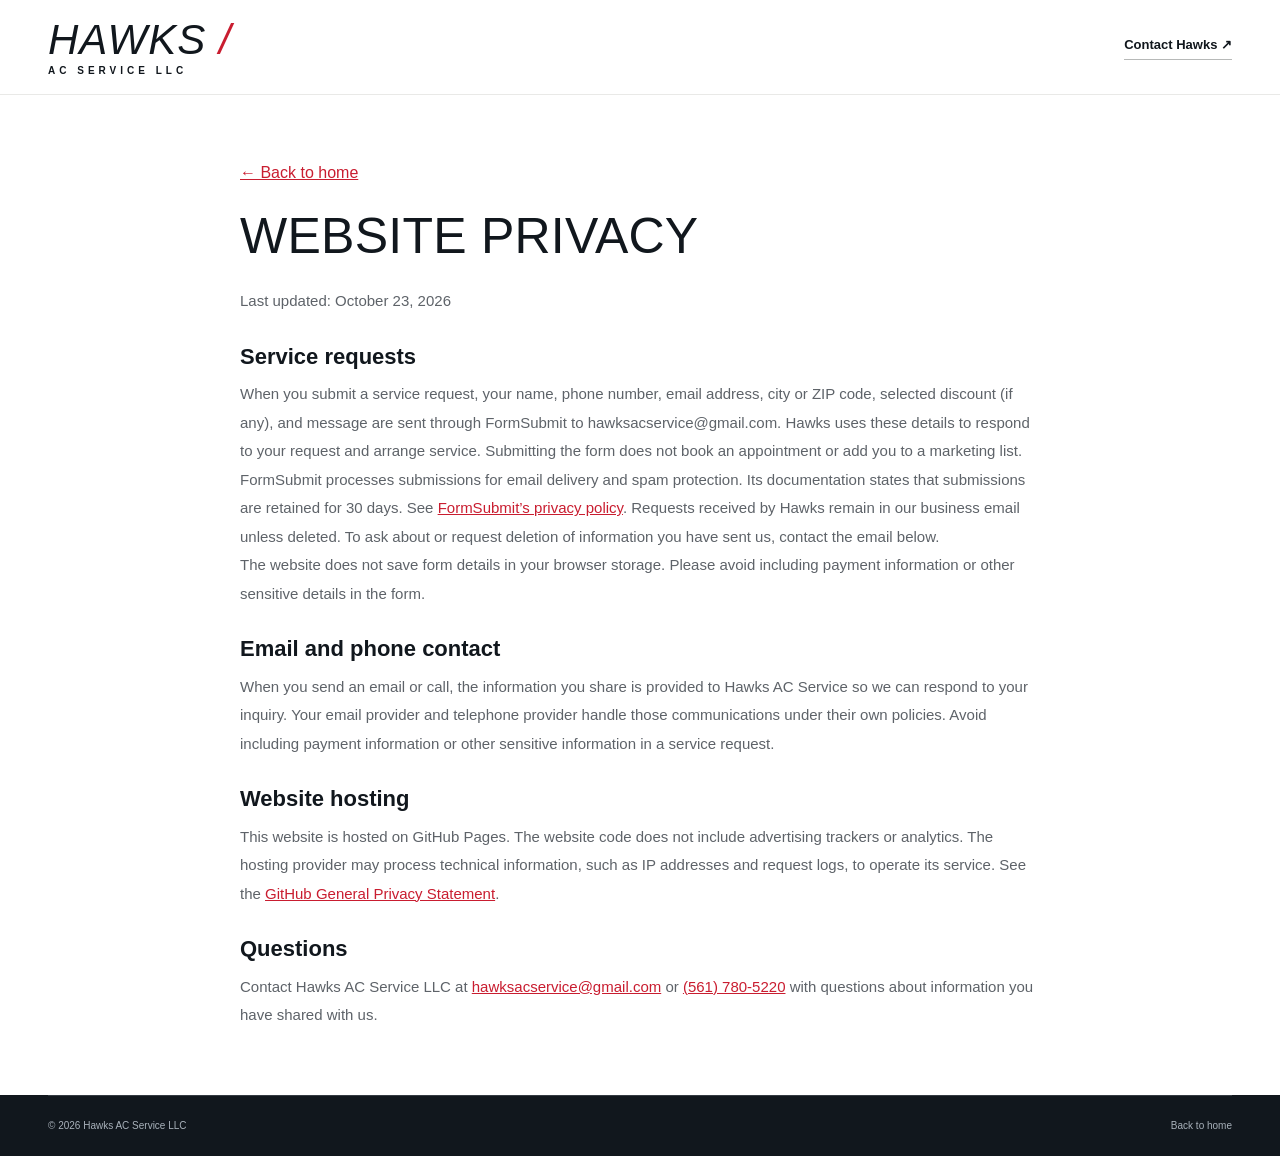
==== commit 9d3465ea: "Add veteran, senior, and small-business discounts" ====
--- a/privacy.html
+++ b/privacy.html
@@ -1,2 +1,2 @@
 <!doctype html>
-<html lang="en"><head><meta charset="utf-8"><meta name="viewport" content="width=device-width, initial-scale=1"><meta name="description" content="How the Hawks AC Service website handles service request details."><title>Website Privacy | Hawks AC Service</title><link rel="icon" href="assets/favicon.svg" type="image/svg+xml"><link rel="stylesheet" href="styles.css?v=20261023-work"></head><body><header class="site-header"><div class="container nav-inner"><a class="wordmark" href="./"><span class="wordmark-main">HAWKS<span class="brand-slash"> /</span></span><span class="wordmark-sub">AC SERVICE LLC</span></a><a class="text-link" href="./#contact">Contact Hawks ↗</a></div></header><main class="container privacy-page"><a href="./">← Back to home</a><h1>WEBSITE PRIVACY</h1><p>Last updated: October 23, 2026</p><h2>Service requests</h2><p>When you submit a service request, your name, phone number, email address, city or ZIP code, and message are sent through FormSubmit to hawksacservice@gmail.com. Hawks uses these details to respond to your request and arrange service. Submitting the form does not book an appointment or add you to a marketing list.</p><p>FormSubmit processes submissions for email delivery and spam protection. Its documentation states that submissions are retained for 30 days. See <a href="https://formsubmit.co/privacy.pdf" target="_blank" rel="noopener noreferrer">FormSubmit’s privacy policy</a>. Requests received by Hawks remain in our business email unless deleted. To ask about or request deletion of information you have sent us, contact the email below.</p><p>The website does not save form details in your browser storage. Please avoid including payment information or other sensitive details in the form.</p><h2>Email and phone contact</h2><p>When you send an email or call, the information you share is provided to Hawks AC Service so we can respond to your inquiry. Your email provider and telephone provider handle those communications under their own policies. Avoid including payment information or other sensitive information in a service request.</p><h2>Website hosting</h2><p>This website is hosted on GitHub Pages. The website code does not include advertising trackers or analytics. The hosting provider may process technical information, such as IP addresses and request logs, to operate its service. See the <a href="https://docs.github.com/en/site-policy/privacy-policies/github-general-privacy-statement" target="_blank" rel="noopener noreferrer">GitHub General Privacy Statement</a>.</p><h2>Questions</h2><p>Contact Hawks AC Service LLC at <a href="mailto:hawksacservice@gmail.com">hawksacservice@gmail.com</a> or <a href="tel:+15617805220">(561) 780-5220</a> with questions about information you have shared with us.</p></main><footer class="site-footer"><div class="container footer-bottom"><span>© 2026 Hawks AC Service LLC</span><a href="./">Back to home</a></div></footer></body></html>
+<html lang="en"><head><meta charset="utf-8"><meta name="viewport" content="width=device-width, initial-scale=1"><meta name="description" content="How the Hawks AC Service website handles service request details."><title>Website Privacy | Hawks AC Service</title><link rel="icon" href="assets/favicon.svg" type="image/svg+xml"><link rel="stylesheet" href="styles.css?v=20261023-work"></head><body><header class="site-header"><div class="container nav-inner"><a class="wordmark" href="./"><span class="wordmark-main">HAWKS<span class="brand-slash"> /</span></span><span class="wordmark-sub">AC SERVICE LLC</span></a><a class="text-link" href="./#contact">Contact Hawks ↗</a></div></header><main class="container privacy-page"><a href="./">← Back to home</a><h1>WEBSITE PRIVACY</h1><p>Last updated: October 23, 2026</p><h2>Service requests</h2><p>When you submit a service request, your name, phone number, email address, city or ZIP code, selected discount (if any), and message are sent through FormSubmit to hawksacservice@gmail.com. Hawks uses these details to respond to your request and arrange service. Submitting the form does not book an appointment or add you to a marketing list.</p><p>FormSubmit processes submissions for email delivery and spam protection. Its documentation states that submissions are retained for 30 days. See <a href="https://formsubmit.co/privacy.pdf" target="_blank" rel="noopener noreferrer">FormSubmit’s privacy policy</a>. Requests received by Hawks remain in our business email unless deleted. To ask about or request deletion of information you have sent us, contact the email below.</p><p>The website does not save form details in your browser storage. Please avoid including payment information or other sensitive details in the form.</p><h2>Email and phone contact</h2><p>When you send an email or call, the information you share is provided to Hawks AC Service so we can respond to your inquiry. Your email provider and telephone provider handle those communications under their own policies. Avoid including payment information or other sensitive information in a service request.</p><h2>Website hosting</h2><p>This website is hosted on GitHub Pages. The website code does not include advertising trackers or analytics. The hosting provider may process technical information, such as IP addresses and request logs, to operate its service. See the <a href="https://docs.github.com/en/site-policy/privacy-policies/github-general-privacy-statement" target="_blank" rel="noopener noreferrer">GitHub General Privacy Statement</a>.</p><h2>Questions</h2><p>Contact Hawks AC Service LLC at <a href="mailto:hawksacservice@gmail.com">hawksacservice@gmail.com</a> or <a href="tel:+15617805220">(561) 780-5220</a> with questions about information you have shared with us.</p></main><footer class="site-footer"><div class="container footer-bottom"><span>© 2026 Hawks AC Service LLC</span><a href="./">Back to home</a></div></footer></body></html>
